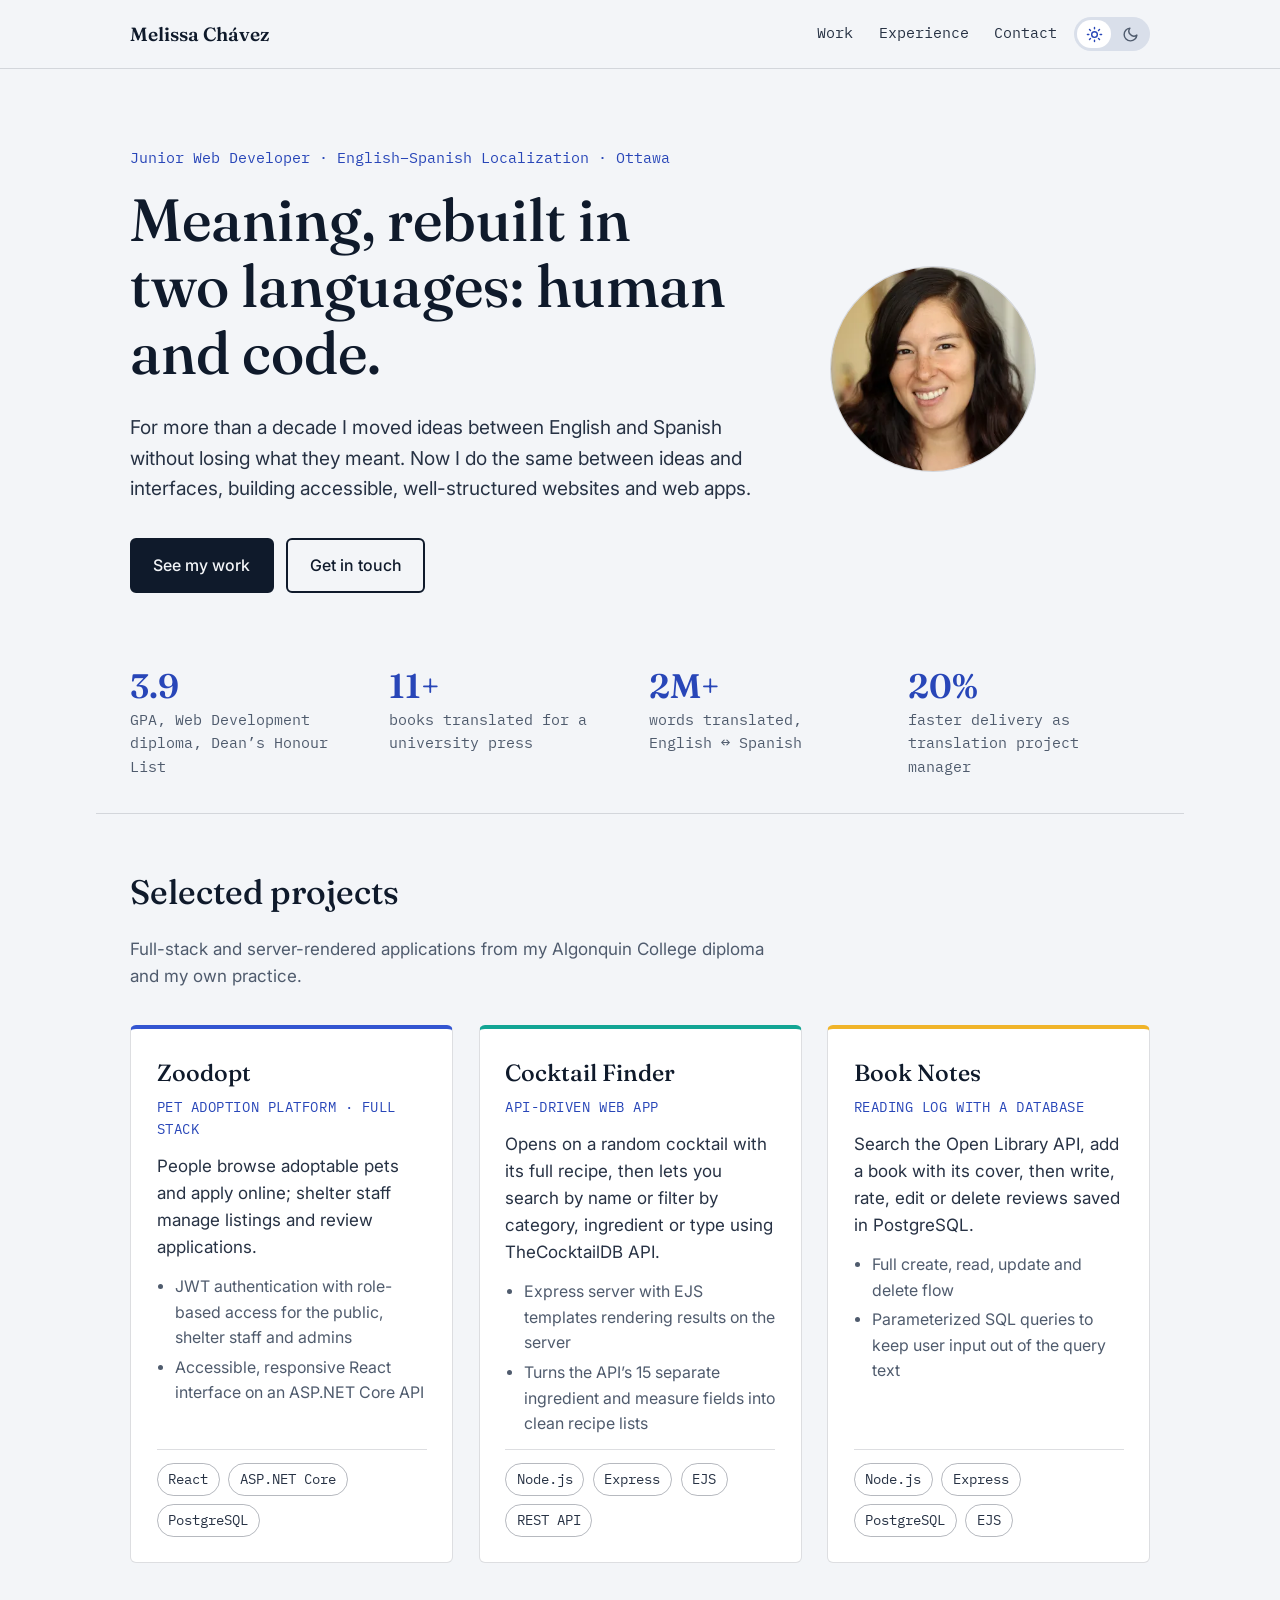
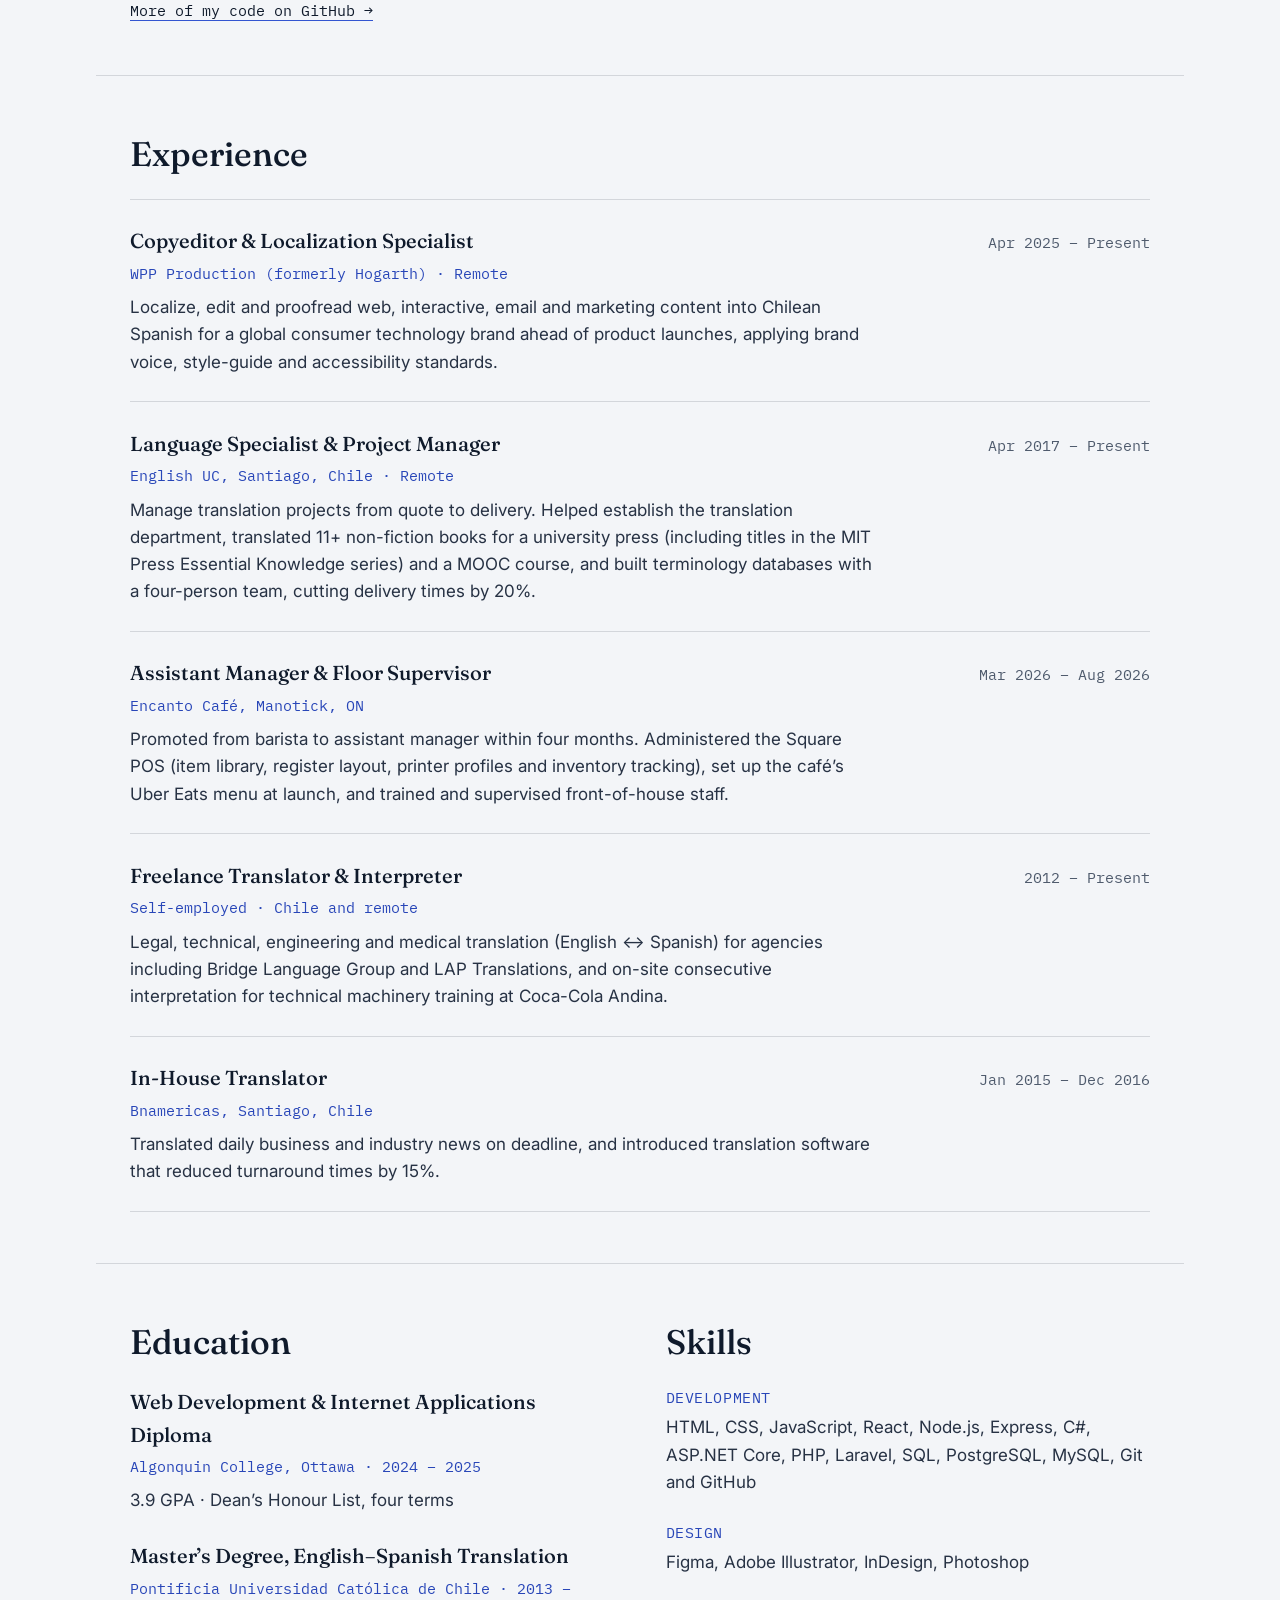
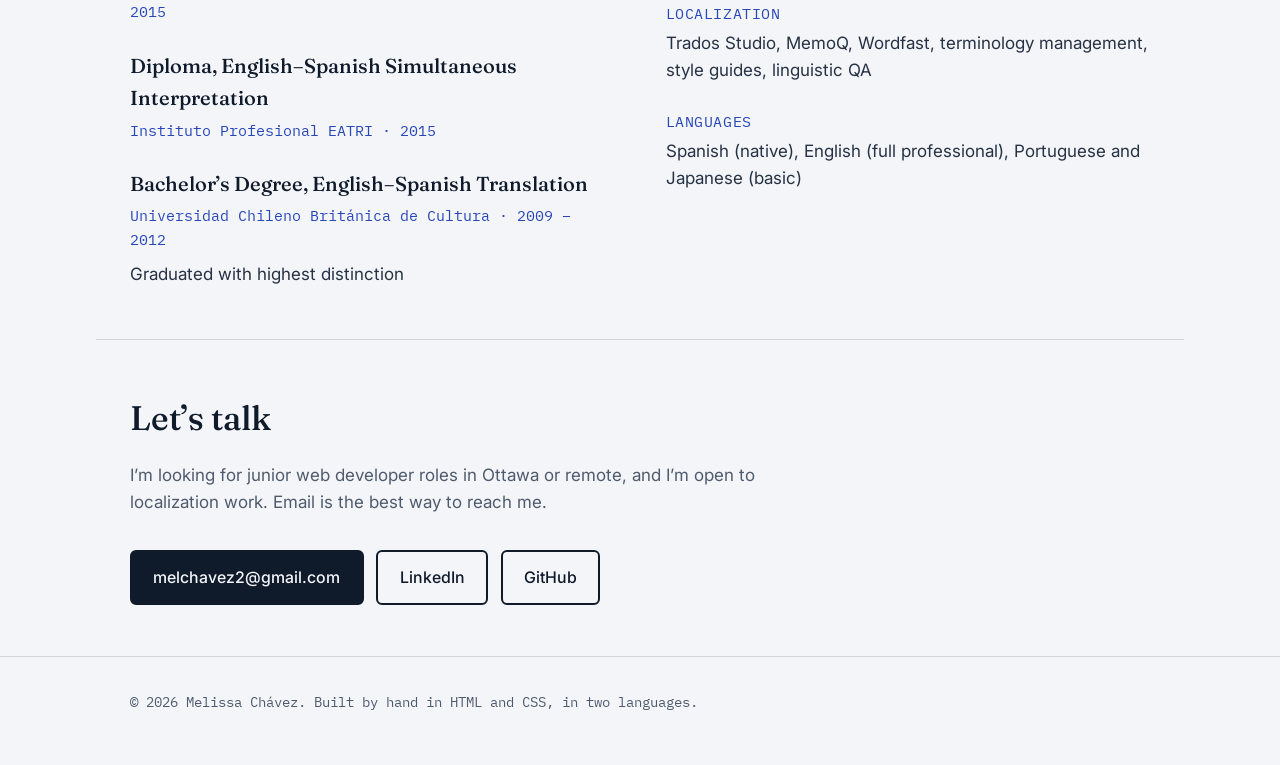
==== index.html @ 229bd7d2 "Launch v1: one-page portfolio with dark mode" ====
<!DOCTYPE html>
<html lang="en">
<head>
  <meta charset="UTF-8">
  <meta name="viewport" content="width=device-width, initial-scale=1">
  <title>Melissa Chávez | Junior Web Developer, Ottawa</title>
  <meta name="description" content="Melissa Chávez is a junior web developer in Ottawa with a 3.9 GPA web development diploma and over a decade of English–Spanish translation, localization and project management experience.">
  <link rel="canonical" href="https://melichavez.com/">

  <!-- Social sharing preview (LinkedIn, Slack, etc.) -->
  <meta property="og:type" content="website">
  <meta property="og:url" content="https://melichavez.com/">
  <meta property="og:title" content="Melissa Chávez | Junior Web Developer">
  <meta property="og:description" content="Web developer and English–Spanish localization specialist based in Ottawa.">
  <meta property="og:image" content="https://melichavez.com/images/melissa-640.jpg">

  <link rel="icon" href="favicon.svg" type="image/svg+xml">

  <link rel="preconnect" href="https://fonts.googleapis.com">
  <link rel="preconnect" href="https://fonts.gstatic.com" crossorigin>
  <link rel="stylesheet" href="https://fonts.googleapis.com/css2?family=Fraunces:opsz,wght@9..144,500;9..144,600&family=IBM+Plex+Mono:wght@400;500&family=Inter:wght@400;500;600&display=swap">
  <link rel="stylesheet" href="css/styles.css">
  <script src="js/theme.js"></script>
</head>
<body>
  <a class="skip-link" href="#main">Skip to main content</a>

  <header class="site-header">
    <div class="wrap site-header__inner">
      <a class="logo" href="#top" aria-label="Melissa Chávez, back to top">Melissa Chávez</a>
      <nav aria-label="Primary">
        <ul class="nav-list">
          <li><a href="#work">Work</a></li>
          <li><a href="#experience">Experience</a></li>
          <li><a href="#contact">Contact</a></li>
        </ul>
      </nav>
      <button class="theme-toggle" type="button" aria-label="Dark mode" aria-pressed="false" hidden>
        <span class="theme-toggle__icon theme-toggle__icon--sun" aria-hidden="true">
          <svg viewBox="0 0 24 24" fill="none" stroke="currentColor" stroke-width="2" stroke-linecap="round"><circle cx="12" cy="12" r="4"/><path d="M12 2v2M12 20v2M4.93 4.93l1.41 1.41M17.66 17.66l1.41 1.41M2 12h2M20 12h2M4.93 19.07l1.41-1.41M17.66 6.34l1.41-1.41"/></svg>
        </span>
        <span class="theme-toggle__icon theme-toggle__icon--moon" aria-hidden="true">
          <svg viewBox="0 0 24 24" fill="none" stroke="currentColor" stroke-width="2" stroke-linecap="round" stroke-linejoin="round"><path d="M21 12.8A9 9 0 1 1 11.2 3a7 7 0 0 0 9.8 9.8z"/></svg>
        </span>
      </button>
    </div>
  </header>

  <main id="main">

    <!-- ===== Hero ===== -->
    <section class="wrap hero" id="top" aria-labelledby="hero-title">
      <div class="hero__copy">
        <p class="eyebrow">Junior Web Developer · English–Spanish Localization · Ottawa</p>
        <h1 id="hero-title">Meaning, rebuilt in two languages: human and code.</h1>
        <p class="hero__body">
          For more than a decade I moved ideas between English and Spanish without
          losing what they meant. Now I do the same between ideas and interfaces,
          building accessible, well-structured websites and web apps.
        </p>
        <div class="hero__actions">
          <a class="button button--primary" href="#work">See my work</a>
          <a class="button button--ghost" href="#contact">Get in touch</a>
        </div>
      </div>
      <picture class="hero__portrait">
        <source type="image/webp" srcset="images/melissa-320.webp 320w, images/melissa-640.webp 640w" sizes="(min-width: 48rem) 12rem, 6.5rem">
        <img src="images/melissa-640.jpg" srcset="images/melissa-320.jpg 320w, images/melissa-640.jpg 640w" sizes="(min-width: 48rem) 12rem, 6.5rem" width="640" height="640" alt="Portrait of Melissa Chávez, smiling">
      </picture>
    </section>

    <!-- ===== Proof points ===== -->
    <section class="wrap stats" aria-label="Highlights">
      <ul class="stat-list">
        <li class="stat"><span class="stat__value">3.9</span><span class="stat__label">GPA, Web Development diploma, Dean’s Honour List</span></li>
        <li class="stat"><span class="stat__value">11+</span><span class="stat__label">books translated for a university press</span></li>
        <li class="stat"><span class="stat__value">2M+</span><span class="stat__label">words translated, English ↔ Spanish</span></li>
        <li class="stat"><span class="stat__value">20%</span><span class="stat__label">faster delivery as translation project manager</span></li>
      </ul>
    </section>

    <!-- ===== Projects ===== -->
    <section class="wrap section" id="work" aria-labelledby="work-title">
      <h2 id="work-title">Selected projects</h2>
      <p class="section__intro">
        Full-stack and server-rendered applications from my Algonquin College diploma and my own practice.
      </p>

      <div class="project-grid">
        <!-- To add a project: copy one <article> block, change the text and pick accent-1, -2 or -3. -->
        <article class="project-card project-card--accent-1">
          <h3>Zoodopt</h3>
          <p class="project-card__kind">Pet adoption platform · Full stack</p>
          <p>
            People browse adoptable pets and apply online; shelter staff manage
            listings and review applications.
          </p>
          <ul class="project-card__points">
            <li>JWT authentication with role-based access for the public, shelter staff and admins</li>
            <li>Accessible, responsive React interface on an ASP.NET Core API</li>
          </ul>
          <ul class="tag-list">
            <li>React</li><li>ASP.NET Core</li><li>PostgreSQL</li>
          </ul>
          <!-- TODO: add <a class="project-card__link" href="REPO-OR-DEMO-URL">View code</a> once the repo is public -->
        </article>

        <article class="project-card project-card--accent-2">
          <h3>Cocktail Finder</h3>
          <p class="project-card__kind">API-driven web app</p>
          <p>
            Opens on a random cocktail with its full recipe, then lets you search by name
            or filter by category, ingredient or type using TheCocktailDB API.
          </p>
          <ul class="project-card__points">
            <li>Express server with EJS templates rendering results on the server</li>
            <li>Turns the API’s 15 separate ingredient and measure fields into clean recipe lists</li>
          </ul>
          <ul class="tag-list">
            <li>Node.js</li><li>Express</li><li>EJS</li><li>REST API</li>
          </ul>
          <!-- TODO: add repo link -->
        </article>

        <article class="project-card project-card--accent-3">
          <h3>Book Notes</h3>
          <p class="project-card__kind">Reading log with a database</p>
          <p>
            Search the Open Library API, add a book with its cover, then write,
            rate, edit or delete reviews saved in PostgreSQL.
          </p>
          <ul class="project-card__points">
            <li>Full create, read, update and delete flow</li>
            <li>Parameterized SQL queries to keep user input out of the query text</li>
          </ul>
          <ul class="tag-list">
            <li>Node.js</li><li>Express</li><li>PostgreSQL</li><li>EJS</li>
          </ul>
          <!-- TODO: add repo link -->
        </article>
      </div>

      <p class="more-link">
        <a class="text-link" href="https://github.com/MelDevCode">More of my code on GitHub <span aria-hidden="true">→</span></a>
      </p>
    </section>

    <!-- ===== Experience (the on-page resume) ===== -->
    <section class="wrap section" id="experience" aria-labelledby="experience-title">
      <h2 id="experience-title">Experience</h2>

      <ol class="timeline">
        <li class="role">
          <div class="role__head">
            <h3>Copyeditor &amp; Localization Specialist</h3>
            <p class="role__date"><time datetime="2025-04">Apr 2025</time> – Present</p>
          </div>
          <p class="role__org">WPP Production (formerly Hogarth) · Remote</p>
          <p>
            Localize, edit and proofread web, interactive, email and marketing content into
            Chilean Spanish for a global consumer technology brand ahead of product launches,
            applying brand voice, style-guide and accessibility standards.
          </p>
        </li>

        <li class="role">
          <div class="role__head">
            <h3>Language Specialist &amp; Project Manager</h3>
            <p class="role__date"><time datetime="2017-04">Apr 2017</time> – Present</p>
          </div>
          <p class="role__org">English UC, Santiago, Chile · Remote</p>
          <p>
            Manage translation projects from quote to delivery. Helped establish the translation
            department, translated 11+ non-fiction books for a university press (including titles
            in the MIT Press Essential Knowledge series) and a MOOC course, and built terminology
            databases with a four-person team, cutting delivery times by 20%.
          </p>
        </li>

        <li class="role">
          <div class="role__head">
            <h3>Assistant Manager &amp; Floor Supervisor</h3>
            <p class="role__date"><time datetime="2026-03">Mar 2026</time> – <time datetime="2026-08">Aug 2026</time></p>
          </div>
          <p class="role__org">Encanto Café, Manotick, ON</p>
          <p>
            Promoted from barista to assistant manager within four months. Administered the Square
            POS (item library, register layout, printer profiles and inventory tracking), set up the
            café’s Uber Eats menu at launch, and trained and supervised front-of-house staff.
          </p>
        </li>

        <li class="role">
          <div class="role__head">
            <h3>Freelance Translator &amp; Interpreter</h3>
            <p class="role__date"><time datetime="2012">2012</time> – Present</p>
          </div>
          <p class="role__org">Self-employed · Chile and remote</p>
          <p>
            Legal, technical, engineering and medical translation (English ↔ Spanish) for agencies
            including Bridge Language Group and LAP Translations, and on-site consecutive interpretation
            for technical machinery training at Coca-Cola Andina.
          </p>
        </li>

        <li class="role">
          <div class="role__head">
            <h3>In-House Translator</h3>
            <p class="role__date"><time datetime="2015-01">Jan 2015</time> – <time datetime="2016-12">Dec 2016</time></p>
          </div>
          <p class="role__org">Bnamericas, Santiago, Chile</p>
          <p>
            Translated daily business and industry news on deadline, and introduced translation
            software that reduced turnaround times by 15%.
          </p>
        </li>
      </ol>
    </section>

    <!-- ===== Education + Skills ===== -->
    <section class="wrap section two-col" aria-label="Education and skills">
      <div>
        <h2>Education</h2>
        <ul class="plain-list">
          <li>
            <h3>Web Development &amp; Internet Applications Diploma</h3>
            <p class="role__org">Algonquin College, Ottawa · 2024 – 2025</p>
            <p>3.9 GPA · Dean’s Honour List, four terms</p>
          </li>
          <li>
            <h3>Master’s Degree, English–Spanish Translation</h3>
            <p class="role__org">Pontificia Universidad Católica de Chile · 2013 – 2015</p>
          </li>
          <li>
            <h3>Diploma, English–Spanish Simultaneous Interpretation</h3>
            <p class="role__org">Instituto Profesional EATRI · 2015</p>
          </li>
          <li>
            <h3>Bachelor’s Degree, English–Spanish Translation</h3>
            <p class="role__org">Universidad Chileno Británica de Cultura · 2009 – 2012</p>
            <p>Graduated with highest distinction</p>
          </li>
        </ul>
      </div>

      <div>
        <h2>Skills</h2>
        <dl class="skills">
          <dt>Development</dt>
          <dd>HTML, CSS, JavaScript, React, Node.js, Express, C#, ASP.NET Core, PHP, Laravel, SQL, PostgreSQL, MySQL, Git and GitHub</dd>
          <dt>Design</dt>
          <dd>Figma, Adobe Illustrator, InDesign, Photoshop</dd>
          <dt>Localization</dt>
          <dd>Trados Studio, MemoQ, Wordfast, terminology management, style guides, linguistic QA</dd>
          <dt>Languages</dt>
          <dd>Spanish (native), English (full professional), Portuguese and Japanese (basic)</dd>
        </dl>
      </div>
    </section>

    <!-- ===== Contact ===== -->
    <section class="wrap section contact" id="contact" aria-labelledby="contact-title">
      <h2 id="contact-title">Let’s talk</h2>
      <p class="section__intro">
        I’m looking for junior web developer roles in Ottawa or remote, and I’m open to
        localization work. Email is the best way to reach me.
      </p>
      <ul class="contact-list">
        <li><a class="button button--primary" href="mailto:melchavez2@gmail.com">melchavez2@gmail.com</a></li>
        <li><a class="button button--ghost" href="https://www.linkedin.com/in/melichavez">LinkedIn</a></li>
        <li><a class="button button--ghost" href="https://github.com/MelDevCode">GitHub</a></li>
      </ul>
    </section>

  </main>

  <footer class="site-footer">
    <div class="wrap">
      <p>© 2026 Melissa Chávez. Built by hand in HTML and CSS, in two languages.</p>
    </div>
  </footer>
</body>
</html>
---- css/styles.css ----
/* =========================================================
   melichavez.com — v1 stylesheet
   Mobile-first: base styles target small screens; the
   @media (min-width: …) blocks at the bottom add layout
   for wider screens.
   ========================================================= */

/* ---------- 1. Design tokens ----------
   Change a colour or size here and it updates everywhere. */
:root {
  /* Colours: palette B "Slate and cobalt" */
  --color-paper: #f3f5f8;      /* page background */
  --color-surface: #ffffff;    /* cards */
  --color-ink: #0f1a2b;        /* headings, main text */
  --color-text: #273244;       /* body text */
  --color-muted: #4f5b6d;      /* secondary text (6.3:1 contrast) */
  --color-line: rgba(15, 26, 43, 0.14);
  --color-header-bg: rgba(243, 245, 248, 0.94);
  --color-tag-border: rgba(15, 26, 43, 0.3);
  --color-track: #d9dfea;      /* theme toggle background */

  /* Photo filter (none for now; kept as a hook for later tweaks) */
  --photo-filter: none;

  /* One accent. --color-accent is for borders and decoration (5.7:1);
     --color-accent-text is for text and passes WCAG AA (7.2:1). */
  --color-accent: #3355d1;
  --color-accent-text: #2846b8;

  /* Supporting colours: decoration only (project card borders), never text */
  --color-accent-2: #12a594;   /* teal */
  --color-accent-3: #f0b429;   /* amber */

  /* Type */
  --font-display: "Fraunces", Georgia, serif;
  --font-body: "Inter", system-ui, -apple-system, "Segoe UI", sans-serif;
  --font-mono: "IBM Plex Mono", ui-monospace, Consolas, monospace;

  /* Spacing scale */
  --space-1: 0.5rem;
  --space-2: 1rem;
  --space-3: 1.5rem;
  --space-4: 2rem;
  --space-5: 3rem;
  --space-6: 4.5rem;

  --max-width: 64rem;
  --gutter: 1.25rem;
  --radius: 6px;
}

/* ---------- 1b. Dark theme ----------
   Same token names, new values. Applied when <html data-theme="dark">
   (set by js/theme.js). Every text colour checked: 7:1 or better. */
[data-theme="dark"] {
  color-scheme: dark;          /* dark scrollbars and form controls */
  --color-paper: #14181f;      /* deep slate: a hint of blue, calmer than navy */
  --color-surface: #1d222b;
  --color-ink: #eef2f8;
  --color-text: #cdd5e1;
  --color-muted: #a3aec0;
  --color-line: rgba(238, 242, 248, 0.14);
  --color-header-bg: rgba(20, 24, 31, 0.94);
  --color-tag-border: rgba(238, 242, 248, 0.3);
  --color-track: #2a303b;

  --color-accent: #6f8cff;
  --color-accent-text: #93a9ff;
  --color-accent-2: #2cc4b0;
  --color-accent-3: #f5c451;
}

/* ---------- 2. Base ---------- */
*,
*::before,
*::after {
  box-sizing: border-box;
}

html {
  font-size: 106.25%; /* 17px when the browser default is 16px. A % (not px) respects
                         visitors who set a larger default font in their browser. */
  scroll-behavior: smooth;
  scroll-padding-top: 5rem; /* stops the sticky header covering section titles */
}

body {
  margin: 0;
  background: var(--color-paper);
  color: var(--color-text);
  font-family: var(--font-body);
  font-size: 1rem;
  line-height: 1.6;
}

img {
  max-width: 100%;
  height: auto;
  display: block;
}

h1, h2, h3 {
  color: var(--color-ink);
  margin: 0;
}

p {
  margin: 0;
}

a {
  color: inherit;
}

/* Visible keyboard focus everywhere */
:focus-visible {
  outline: 3px solid var(--color-accent-text);
  outline-offset: 3px;
}

.wrap {
  width: 100%;
  max-width: var(--max-width);
  margin-inline: auto;
  padding-inline: var(--gutter);
}

/* Hidden until a keyboard user presses Tab */
.skip-link {
  position: absolute;
  left: var(--space-2);
  top: -4rem;
  z-index: 100;
  padding: var(--space-1) var(--space-2);
  background: var(--color-ink);
  color: var(--color-paper);
  border-radius: var(--radius);
}
.skip-link:focus {
  top: var(--space-2);
}

/* ---------- 3. Header ---------- */
.site-header {
  /* Scrolls away on phones (saves screen space); pinned from tablet up, see section 12 */
  z-index: 10;
  background: var(--color-header-bg);
  border-bottom: 1px solid var(--color-line);
  backdrop-filter: blur(6px);
}

.site-header__inner {
  display: flex;
  align-items: center;
  justify-content: space-between;
  flex-wrap: wrap; /* on very narrow phones the nav drops below the name */
  gap: 0.25rem var(--space-2);
  padding-block: 0.875rem;
}

.logo {
  font-family: var(--font-display);
  font-weight: 600;
  font-size: 1.125rem;
  color: var(--color-ink);
  text-decoration: none;
  white-space: nowrap;
}

.nav-list {
  display: flex;
  gap: 0.875rem;
  margin: 0;
  padding: 0;
  list-style: none;
  font-family: var(--font-mono);
  font-size: 0.875rem;
}

.nav-list a {
  display: inline-block;
  padding-block: 0.375rem; /* bigger tap target */
  text-decoration: none;
  border-bottom: 2px solid transparent;
}

.nav-list a:hover {
  border-bottom-color: var(--color-accent);
}

.site-header nav {
  margin-left: auto; /* keeps nav and toggle together on the right */
}

/* Sun and moon switch */
.theme-toggle {
  display: inline-flex;
  gap: 2px;
  padding: 3px;
  border: 0;
  border-radius: 999px;
  background: var(--color-track);
  cursor: pointer;
}

.theme-toggle[hidden] {
  display: none;
}

.theme-toggle__icon {
  display: flex;
  align-items: center;
  justify-content: center;
  width: 2rem;
  height: 1.625rem;
  border-radius: 999px;
  color: var(--color-muted);
  transition: background-color 0.2s, color 0.2s;
}

.theme-toggle__icon svg {
  width: 1rem;
  height: 1rem;
}

/* Light mode: the sun is "on" */
.theme-toggle__icon--sun {
  background: var(--color-surface);
  color: var(--color-accent-text);
}

/* Dark mode: the moon is "on" */
[data-theme="dark"] .theme-toggle__icon--sun {
  background: transparent;
  color: var(--color-muted);
}

[data-theme="dark"] .theme-toggle__icon--moon {
  background: var(--color-accent);
  color: var(--color-paper);
}

/* ---------- 4. Hero ---------- */
.hero {
  display: flex;
  flex-direction: column-reverse; /* photo above text on phones */
  gap: var(--space-4);
  padding-block: var(--space-5) var(--space-4);
}

.eyebrow {
  font-family: var(--font-mono);
  font-size: 0.875rem;
  color: var(--color-accent-text);
  margin-bottom: var(--space-2);
}

.hero h1 {
  font-family: var(--font-display);
  font-weight: 500;
  font-size: clamp(2rem, 6vw, 3.5rem);
  line-height: 1.12;
  max-width: 16ch;
  margin-bottom: var(--space-3);
}

.hero__body {
  font-size: 1.125rem;
  max-width: 52ch;
  margin-bottom: var(--space-4);
}

.hero__actions {
  display: flex;
  flex-wrap: wrap;
  gap: 0.75rem;
}

.hero__portrait img {
  width: 6.5rem;
  aspect-ratio: 1;
  object-fit: cover;
  border-radius: 50%;                      /* circle */
  box-shadow: 0 0 0 1px var(--color-line); /* neutral hairline; a shadow doesn't add to the size like a border does */
  filter: var(--photo-filter);
}

/* ---------- 5. Buttons & links ---------- */
.button {
  display: inline-block;
  padding: 0.75rem 1.25rem;
  border-radius: var(--radius);
  border: 2px solid var(--color-ink);
  font-weight: 500;
  font-size: 0.9375rem;
  text-decoration: none;
  transition: background-color 0.15s, color 0.15s;
}

.button--primary {
  background: var(--color-ink);
  color: var(--color-paper);
}
.button--primary:hover {
  background: var(--color-accent-text);
  border-color: var(--color-accent-text);
}

.button--ghost {
  color: var(--color-ink);
}
.button--ghost:hover {
  background: var(--color-ink);
  color: var(--color-paper);
}

.text-link {
  font-family: var(--font-mono);
  font-size: 0.875rem;
  color: var(--color-ink);
  text-decoration-color: var(--color-accent);
  text-underline-offset: 4px;
}

/* ---------- 6. Stats ---------- */
.stat-list {
  display: grid;
  grid-template-columns: repeat(2, 1fr);
  gap: var(--space-3) var(--space-2);
  margin: 0;
  padding: var(--space-3) 0 var(--space-4);
  list-style: none;
}

.stat {
  display: flex;
  flex-direction: column;
  gap: 0.25rem;
}

.stat__value {
  font-family: var(--font-display);
  font-weight: 600;
  font-size: 2rem;
  line-height: 1;
  color: var(--color-accent-text);
}

.stat__label {
  font-family: var(--font-mono);
  font-size: 0.875rem;
  color: var(--color-muted);
  max-width: 22ch;
}

/* ---------- 7. Sections ---------- */
.section {
  padding-block: var(--space-5);
  border-top: 1px solid var(--color-line);
}

.section h2 {
  font-family: var(--font-display);
  font-weight: 500;
  font-size: 1.75rem;
  margin-bottom: var(--space-2);
}

.section__intro {
  max-width: 60ch;
  color: var(--color-muted);
  margin-bottom: var(--space-4);
}

/* ---------- 8. Project cards ---------- */
.project-grid {
  display: grid;
  grid-template-columns: 1fr;
  gap: var(--space-3);
}

.project-card {
  display: flex;
  flex-direction: column;
  gap: 0.75rem;
  padding: var(--space-3);
  background: var(--color-surface);
  border: 1px solid var(--color-line);
  border-top: 4px solid var(--color-ink);
  border-radius: var(--radius);
}

.project-card--accent-1 { border-top-color: var(--color-accent); }
.project-card--accent-2 { border-top-color: var(--color-accent-2); }
.project-card--accent-3 { border-top-color: var(--color-accent-3); }

.project-card h3 {
  font-family: var(--font-display);
  font-weight: 500;
  font-size: 1.375rem;
}

.project-card__kind {
  font-family: var(--font-mono);
  font-size: 0.8125rem;
  text-transform: uppercase;
  letter-spacing: 0.04em;
  color: var(--color-accent-text);
  margin-top: -0.5rem;
}

.project-card__points {
  margin: 0;
  padding-left: 1.1rem;
  font-size: 0.9375rem;
  color: var(--color-muted);
}

.project-card__points li + li {
  margin-top: 0.25rem;
}

.tag-list {
  display: flex;
  flex-wrap: wrap;
  gap: 0.5rem;
  margin: auto 0 0; /* pushes tags to the bottom of the card */
  padding: 0.75rem 0 0;
  list-style: none;
  border-top: 1px solid var(--color-line);
}

.tag-list li {
  font-family: var(--font-mono);
  font-size: 0.8125rem;
  padding: 0.25rem 0.625rem;
  border: 1px solid var(--color-tag-border);
  border-radius: 999px;
}

.more-link {
  margin-top: var(--space-4);
}

/* ---------- 9. Experience timeline ---------- */
.timeline {
  margin: 0;
  padding: 0;
  list-style: none;
}

.role {
  padding-block: var(--space-3);
  border-top: 1px solid var(--color-line);
}

.role:last-child {
  border-bottom: 1px solid var(--color-line);
}

.role__head {
  display: flex;
  flex-direction: column;
  gap: 0.125rem;
}

.role h3,
.plain-list h3 {
  font-family: var(--font-display);
  font-weight: 500;
  font-size: 1.1875rem;
}

.role__date {
  font-family: var(--font-mono);
  font-size: 0.875rem;
  color: var(--color-muted);
}

.role__org {
  font-family: var(--font-mono);
  font-size: 0.875rem;
  color: var(--color-accent-text);
  margin-block: 0.25rem 0.5rem;
}

.role p:last-child {
  max-width: 68ch;
}

/* ---------- 10. Education & skills ---------- */
.two-col {
  display: grid;
  gap: var(--space-5);
}

.plain-list {
  margin: 0;
  padding: 0;
  list-style: none;
}

.plain-list li + li {
  margin-top: var(--space-3);
}

.skills {
  margin: 0;
}

.skills dt {
  font-family: var(--font-mono);
  font-size: 0.875rem;
  text-transform: uppercase;
  letter-spacing: 0.04em;
  color: var(--color-accent-text);
}

.skills dd {
  margin: 0.25rem 0 var(--space-3);
}

/* ---------- 11. Contact & footer ---------- */
.contact-list {
  display: flex;
  flex-wrap: wrap;
  gap: 0.75rem;
  margin: 0;
  padding: 0;
  list-style: none;
}

.site-footer {
  padding-block: var(--space-4) var(--space-5);
  border-top: 1px solid var(--color-line);
  font-family: var(--font-mono);
  font-size: 0.8125rem;
  color: var(--color-muted);
}

/* ---------- 12. Wider screens ---------- */

/* Tablet: 768px and up */
@media (min-width: 48rem) {
  :root {
    --gutter: 2rem;
  }

  .site-header {
    position: sticky;
    top: 0;
  }

  .nav-list {
    gap: var(--space-3);
  }

  .hero {
    flex-direction: row;
    align-items: center;
    justify-content: flex-start; /* photo follows the copy instead of hugging the far edge */
    gap: var(--space-6);
    padding-block: var(--space-6) var(--space-5);
  }

  .hero__portrait img {
    width: 12rem;
  }

  .stat-list {
    grid-template-columns: repeat(4, 1fr);
  }

  .project-grid {
    grid-template-columns: repeat(2, 1fr);
  }

  .role__head {
    flex-direction: row;
    justify-content: space-between;
    align-items: baseline;
    gap: var(--space-2);
  }

  .role__date {
    flex-shrink: 0;
  }
}

/* Desktop: 1024px and up */
@media (min-width: 64rem) {
  .project-grid {
    grid-template-columns: repeat(3, 1fr);
  }

  .two-col {
    grid-template-columns: 1fr 1fr;
  }

  .section h2 {
    font-size: 2rem;
  }
}

/* Respect users who ask their OS for less motion */
@media (prefers-reduced-motion: reduce) {
  html {
    scroll-behavior: auto;
  }
  .button,
  .theme-toggle__icon {
    transition: none;
  }
}
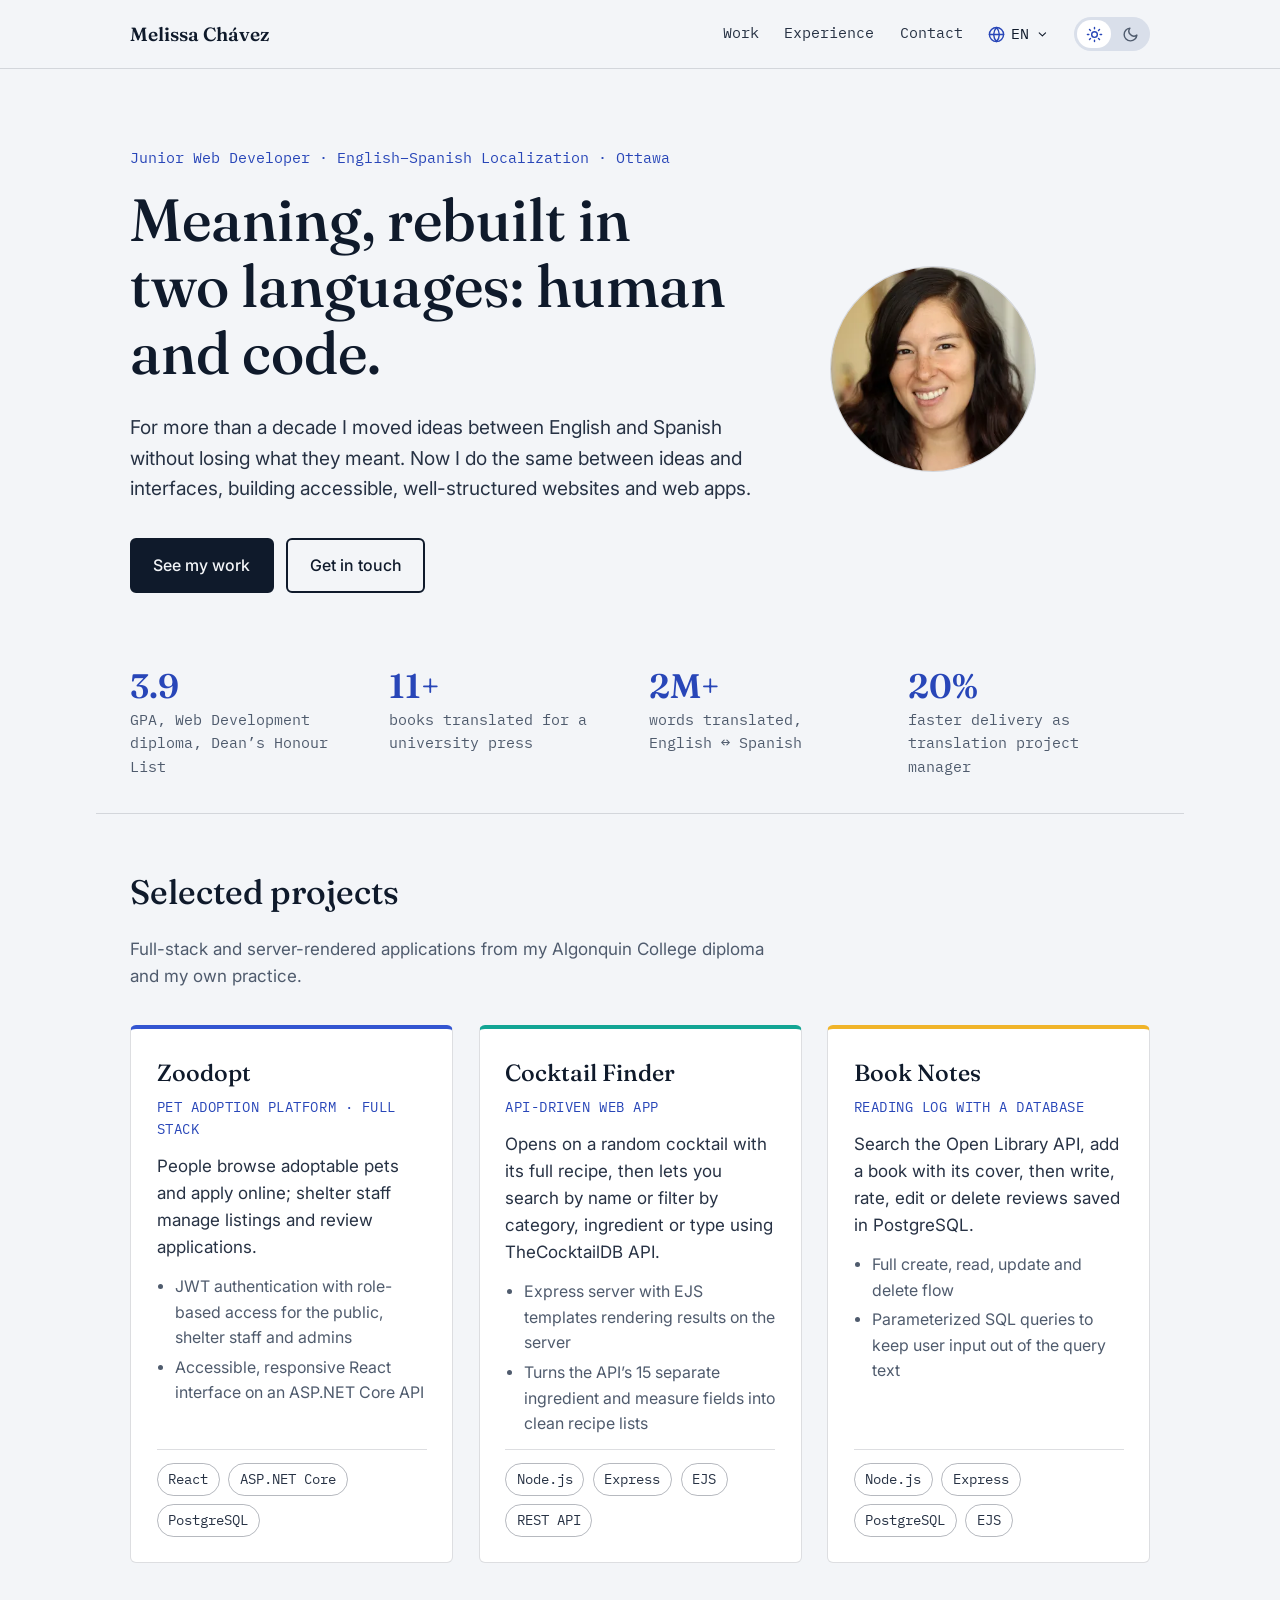
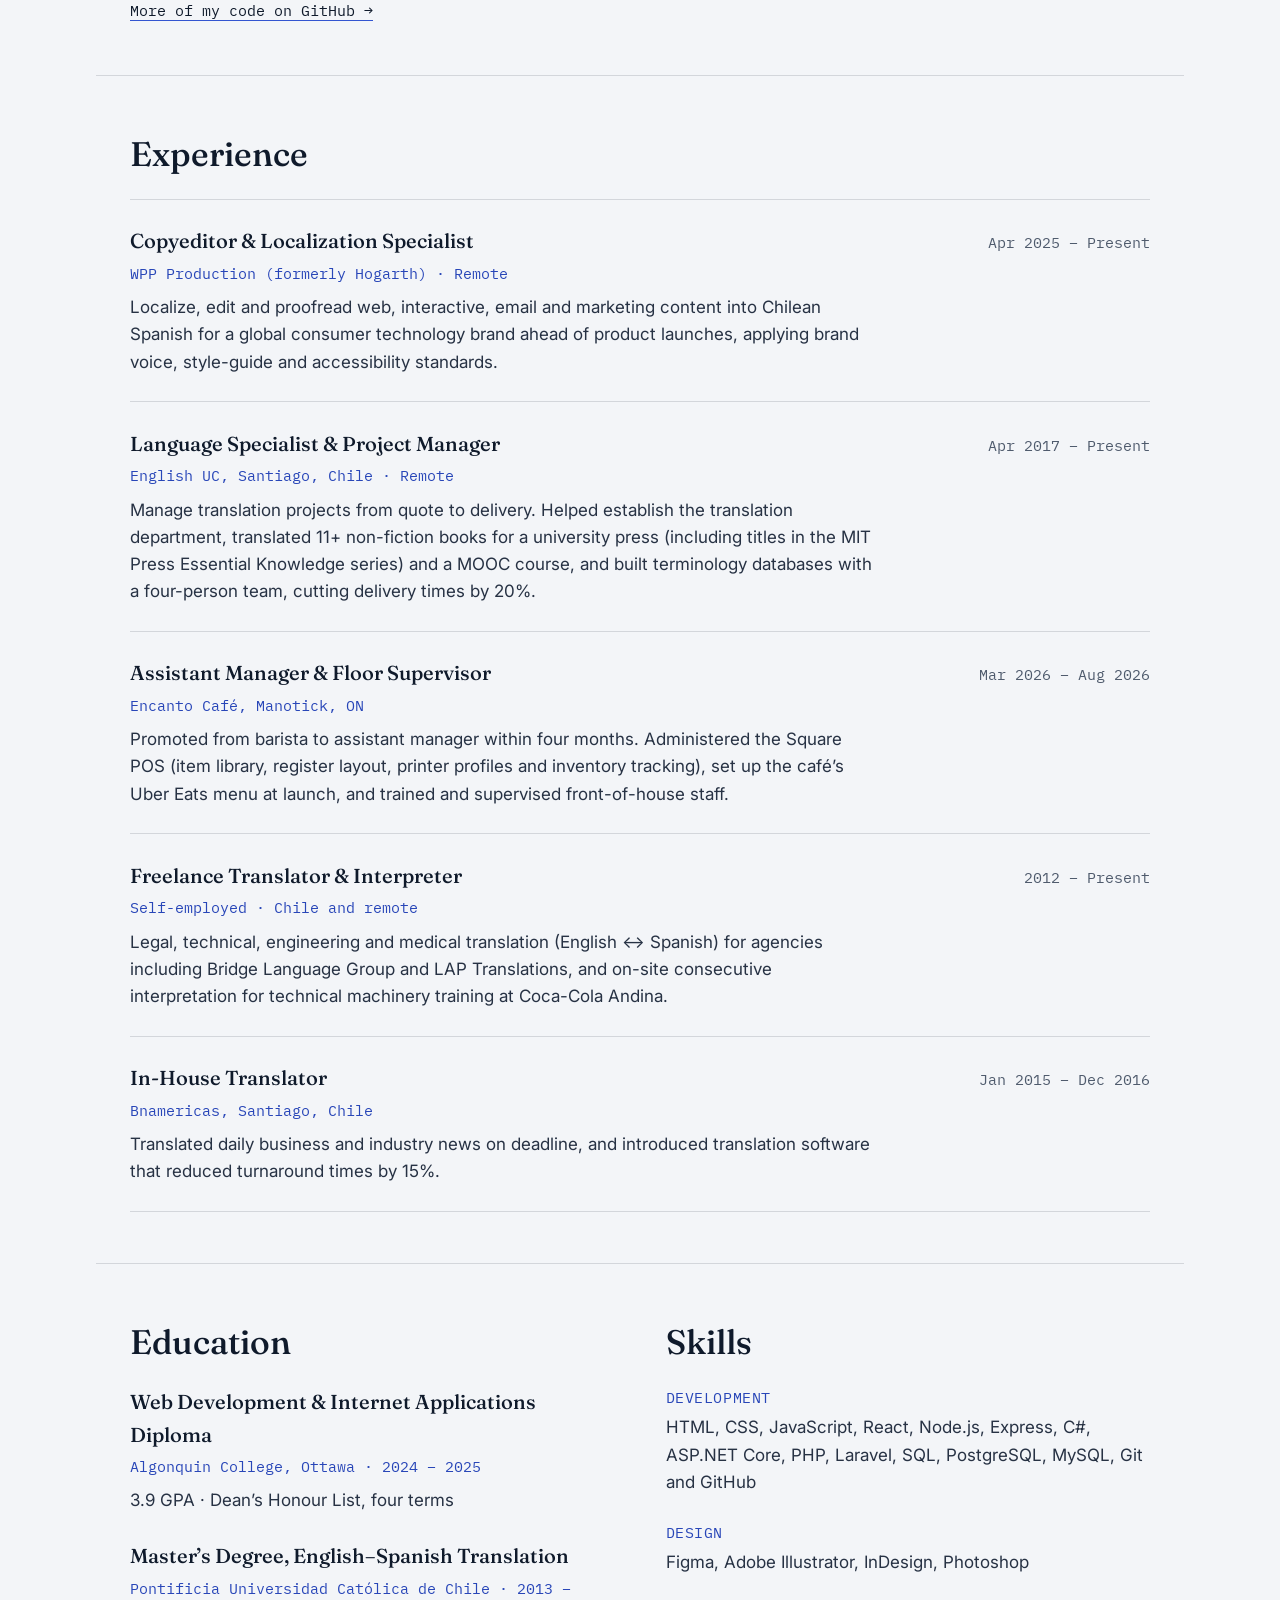
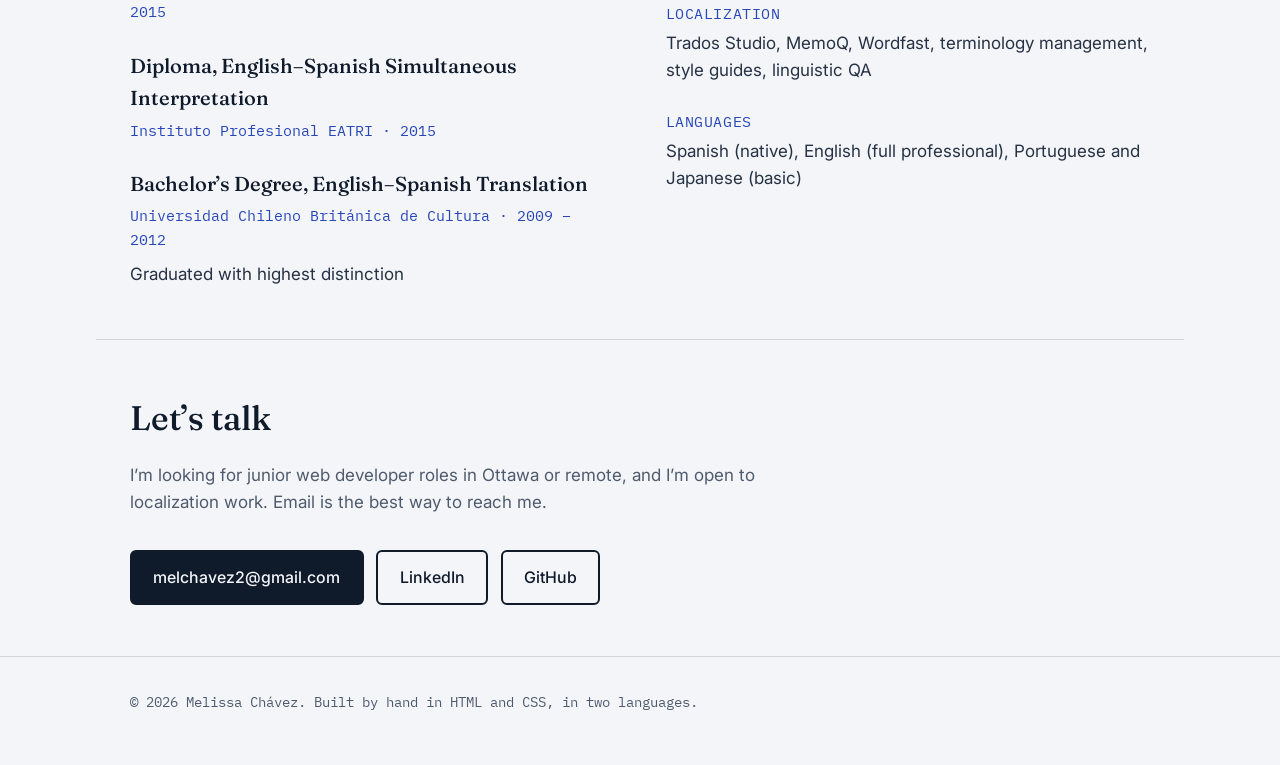
==== commit ac5bdf32: "Add Spanish page and globe language menu" ====
--- a/index.html
+++ b/index.html
@@ -6,9 +6,15 @@
   <title>Melissa Chávez | Junior Web Developer, Ottawa</title>
   <meta name="description" content="Melissa Chávez is a junior web developer in Ottawa with a 3.9 GPA web development diploma and over a decade of English–Spanish translation, localization and project management experience.">
   <link rel="canonical" href="https://melichavez.com/">
+  <!-- Tell search engines this page also exists in Spanish -->
+  <link rel="alternate" hreflang="en" href="https://melichavez.com/">
+  <link rel="alternate" hreflang="es" href="https://melichavez.com/es/">
+  <link rel="alternate" hreflang="x-default" href="https://melichavez.com/">
 
   <!-- Social sharing preview (LinkedIn, Slack, etc.) -->
   <meta property="og:type" content="website">
+  <meta property="og:locale" content="en_CA">
+  <meta property="og:locale:alternate" content="es_LA">
   <meta property="og:url" content="https://melichavez.com/">
   <meta property="og:title" content="Melissa Chávez | Junior Web Developer">
   <meta property="og:description" content="Web developer and English–Spanish localization specialist based in Ottawa.">
@@ -21,6 +27,8 @@
   <link rel="stylesheet" href="https://fonts.googleapis.com/css2?family=Fraunces:opsz,wght@9..144,500;9..144,600&family=IBM+Plex+Mono:wght@400;500&family=Inter:wght@400;500;600&display=swap">
   <link rel="stylesheet" href="css/styles.css">
   <script src="js/theme.js"></script>
+  <script src="js/lang-menu.js" defer></script>
+  <script src="js/scroll-effects.js" defer></script>
 </head>
 <body>
   <a class="skip-link" href="#main">Skip to main content</a>
@@ -35,6 +43,18 @@
           <li><a href="#contact">Contact</a></li>
         </ul>
       </nav>
+      <details class="lang-menu">
+        <summary class="lang-menu__toggle">
+          <svg class="lang-menu__globe" viewBox="0 0 24 24" fill="none" stroke="currentColor" stroke-width="2" stroke-linecap="round" stroke-linejoin="round" aria-hidden="true"><circle cx="12" cy="12" r="10"/><path d="M2 12h20"/><path d="M12 2a15.3 15.3 0 0 1 4 10 15.3 15.3 0 0 1-4 10 15.3 15.3 0 0 1-4-10 15.3 15.3 0 0 1 4-10z"/></svg>
+          <span class="visually-hidden">Language: English</span>
+          <span aria-hidden="true">EN</span>
+          <svg class="lang-menu__chevron" viewBox="0 0 24 24" fill="none" stroke="currentColor" stroke-width="2" stroke-linecap="round" stroke-linejoin="round" aria-hidden="true"><path d="m6 9 6 6 6-6"/></svg>
+        </summary>
+        <ul class="lang-menu__list">
+          <li><a href="./" hreflang="en" lang="en" aria-current="true">English <span aria-hidden="true">✓</span></a></li>
+          <li><a href="es/" hreflang="es" lang="es">Español</a></li>
+        </ul>
+      </details>
       <button class="theme-toggle" type="button" aria-label="Dark mode" aria-pressed="false" hidden>
         <span class="theme-toggle__icon theme-toggle__icon--sun" aria-hidden="true">
           <svg viewBox="0 0 24 24" fill="none" stroke="currentColor" stroke-width="2" stroke-linecap="round"><circle cx="12" cy="12" r="4"/><path d="M12 2v2M12 20v2M4.93 4.93l1.41 1.41M17.66 17.66l1.41 1.41M2 12h2M20 12h2M4.93 19.07l1.41-1.41M17.66 6.34l1.41-1.41"/></svg>
--- a/css/styles.css
+++ b/css/styles.css
@@ -240,6 +240,100 @@
   color: var(--color-paper);
 }
 
+/* Language menu (globe dropdown)
+   A native <details> element: it opens and closes without JavaScript.
+   js/lang-menu.js only adds "close on outside click" and "close on Escape". */
+.lang-menu {
+  position: relative; /* the dropdown list is positioned against this */
+}
+
+.lang-menu__toggle {
+  display: inline-flex;
+  align-items: center;
+  gap: 0.375rem;
+  padding: 0.375rem 0.5rem;
+  border-radius: var(--radius);
+  font-family: var(--font-mono);
+  font-size: 0.875rem;
+  color: var(--color-ink);
+  cursor: pointer;
+  list-style: none; /* hides the default triangle (Chrome, Firefox) */
+}
+
+.lang-menu__toggle::-webkit-details-marker {
+  display: none; /* hides the default triangle (Safari) */
+}
+
+.lang-menu__toggle:hover {
+  background: var(--color-track);
+}
+
+.lang-menu__globe {
+  width: 1rem;
+  height: 1rem;
+  color: var(--color-accent-text);
+}
+
+.lang-menu__chevron {
+  width: 0.75rem;
+  height: 0.75rem;
+  transition: transform 0.2s;
+}
+
+.lang-menu[open] .lang-menu__chevron {
+  transform: rotate(180deg);
+}
+
+.lang-menu__list {
+  position: absolute;
+  top: calc(100% + 0.375rem);
+  right: 0;
+  z-index: 20;
+  min-width: 9rem;
+  margin: 0;
+  padding: 0.25rem;
+  list-style: none;
+  background: var(--color-surface);
+  border: 1px solid var(--color-line);
+  border-radius: var(--radius);
+  box-shadow: 0 8px 24px rgba(15, 26, 43, 0.12);
+}
+
+.lang-menu__list a {
+  display: flex;
+  justify-content: space-between;
+  align-items: center;
+  gap: var(--space-1);
+  padding: 0.5rem 0.75rem;
+  border-radius: 4px;
+  color: var(--color-text);
+  text-decoration: none;
+}
+
+.lang-menu__list a:hover {
+  background: var(--color-paper);
+  color: var(--color-ink);
+}
+
+/* The language you're currently reading */
+.lang-menu__list a[aria-current="true"] {
+  color: var(--color-accent-text);
+  font-weight: 600;
+}
+
+/* Hidden on screen, still read by screen readers */
+.visually-hidden {
+  position: absolute !important;
+  width: 1px;
+  height: 1px;
+  padding: 0;
+  margin: -1px;
+  overflow: hidden;
+  clip: rect(0, 0, 0, 0);
+  white-space: nowrap;
+  border: 0;
+}
+
 /* ---------- 4. Hero ---------- */
 .hero {
   display: flex;
@@ -608,7 +702,14 @@
     scroll-behavior: auto;
   }
   .button,
-  .theme-toggle__icon {
+  .theme-toggle__icon,
+  .lang-menu__chevron {
     transition: none;
   }
-}
+  /* Safety net: never hide sections for reduced-motion users */
+  .reveal-ready .section {
+    opacity: 1;
+    transform: none;
+    transition: none;
+  }
+}
